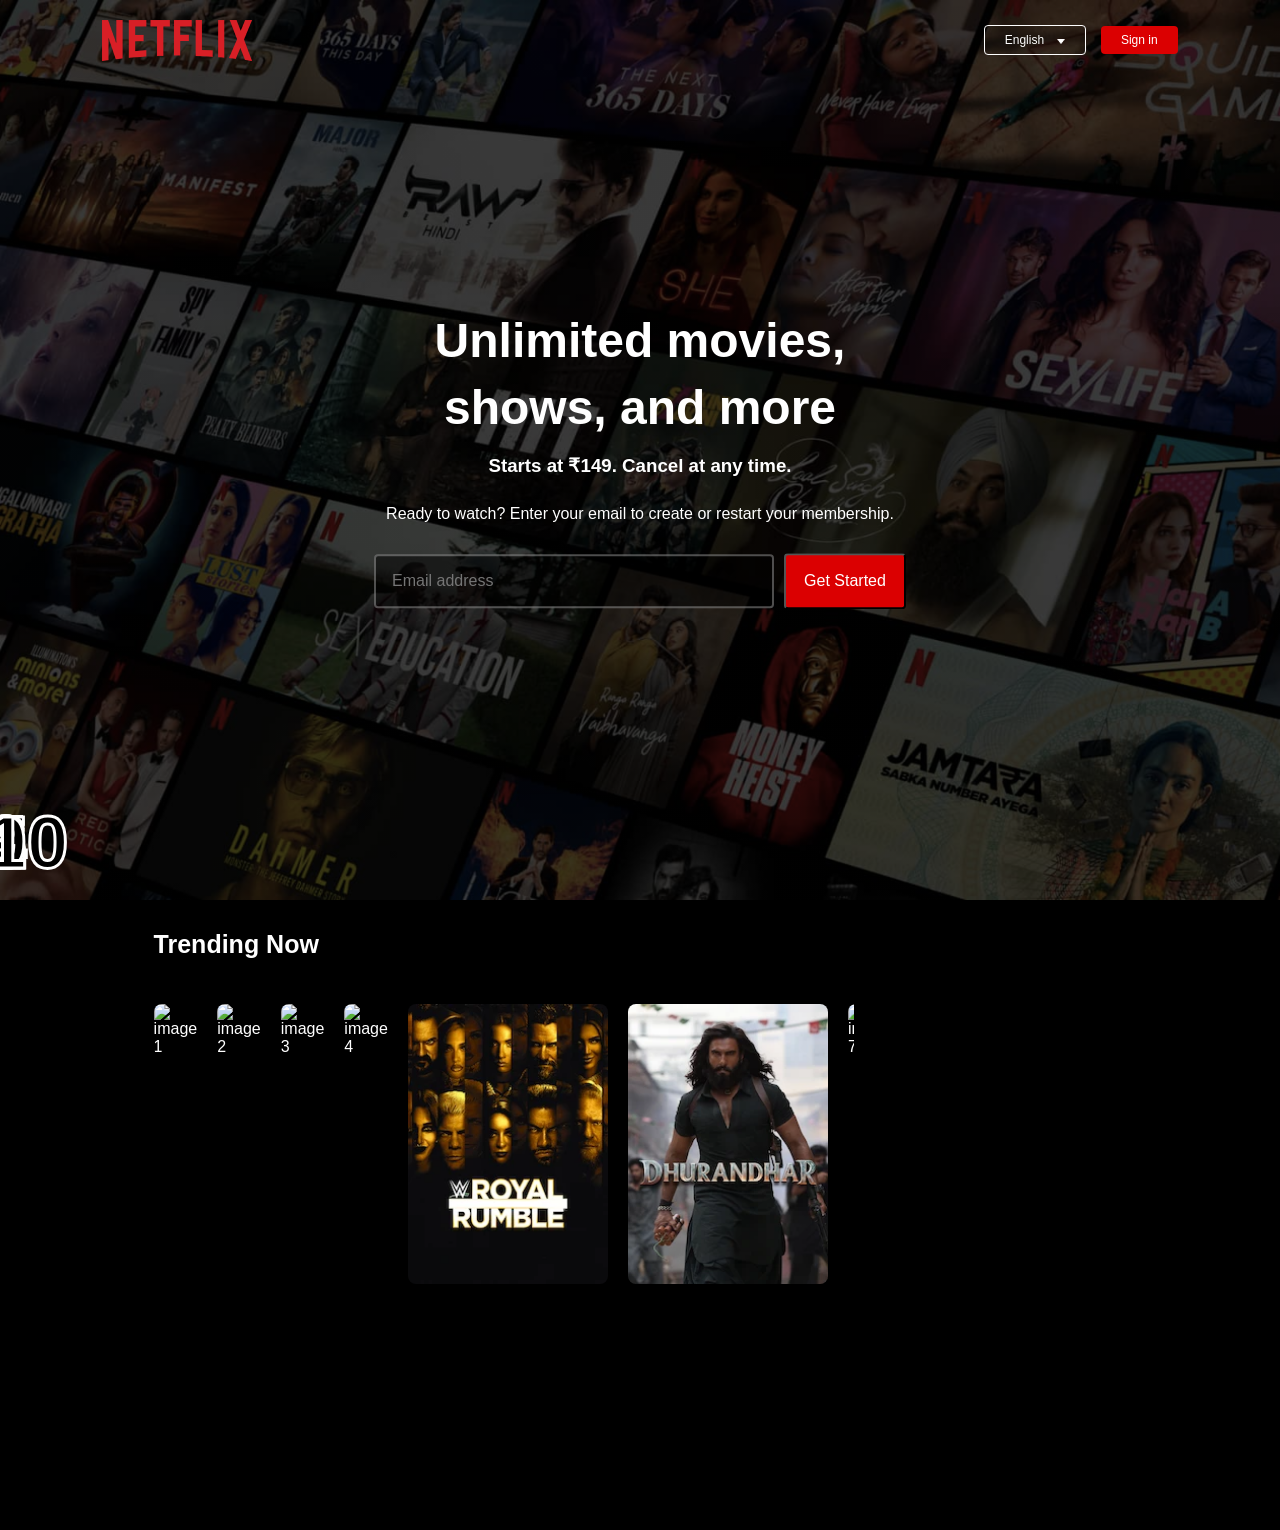
==== index.html @ d17866e0 "first commit" ====
<!DOCTYPE html>
<html>

<head>
    <meta name="viewport" content="width=device-width, initial-scale=1.0">
    <title>Netflix Website Clone - Easy Tutorials</title>
    <link rel="stylesheet" href="style.css">
</head>

<body>
    <div class="header">
        <nav>
            <img src="images/logo.png" class="logo">
            <div>
                <button class=" English-button">

                    English <img src="images/down-icon.png">
                </button>
                <button>
                    Sign in
                </button>
            </div>
        </nav>
        <div>
            <div class="header-content">
                <h1>Unlimited movies, </h1>
                <h2>shows, and more</h2>
                <h3>Starts at ₹149. Cancel at any time.</h3>
                <p>Ready to watch? Enter your email to create or restart your membership.
                </p>
                <form class="email-signup">
                    <input type="email" placeholder="Email address" required>
                    <button type="submit">Get Started</button>
                </form>
            </div>
        </div>
    </div>
    <!--Trending Now Section-->
    <div class="container">
        <div class="section-title">
            Trending Now
        </div>
        <div class="slider">
            <div class="card">
                <img src="New folder/image 1.webp" alt="image 1">
                <div class="number">1</div>
            </div> <div class="card">
                <img src="New folder/image 2.webp" alt="image 2">
                <div class="number">2</div>
            </div>
             <div class="card">
                <img src="New folder/image 3.webp" alt="image 3">
                <div class="number">3</div>
            </div>
             <div class="card">
                <img src="New folder/image 4.webp" alt="image 4">
                <div class="number">4</div>
            </div>
             <div class="card">
                <img src="New folder/image 5.webp" alt="image 5">
                <div class="number">5</div>
            </div>
             <div class="card">
                <img src="New folder/image 6.webp" alt="image 6">
                <div class="number">6</div>
            </div>
             <div class="card">
                <img src="New folder/image 7.webp" alt="image 7">
                <div class="number">7</div>
            </div>
             <div class="card">
                <img src="New folder/image 8.webp" alt="image 8">
                <div class="number">8</div>
            </div>
             <div class="card">
                <img src="New folder/image 9.webp" alt="image 9">
                <div class="number">9</div>
            </div>
             <div class="card">
                <img src="New folder/image 10.webp" alt="image 10">
                <div class="number">10</div>
            </div>
            

        </div>

    </div>

</body>

</html>
---- style.css ----
* {
    margin: 0;
    padding: 0;
    font-family: 'Poppins', sans-serif;
    box-sizing: border-box;
}
body{
    background-color: #000;
    color: #fff;
}
.header{
    width:100%;
    height: 100vh;
    background: linear-gradient(rgba(0,0,0,0.7 ), rgba(0,0,0,0.7)),
     url('images/header-image.png');
     background-size: cover;
     background-position: center;
     padding: 10px 8% ;
     position: relative;
}


nav{
    display: flex;
    align-items: center;
    justify-content: space-between;
    padding: 10px 0;
}
.logo {
    width: 150px;
    cursor: pointer;
}
.English-button{
    border :1px solid white;
    background: inherit;
    color: white;
    padding: 7px 20px;
    font-size: 12px;
    border-radius: 4px;
    margin-left: 10px;
    cursor: pointer;
    transition: opacity 0.15s;

}
nav button{
    border: 0;
    outline: 0;
    background: #db0001;
    color: #fff;
    padding: 7px 20px;
    font-size: 12px;
    border-radius: 4px;
    cursor: pointer;
    margin-left: 10px;
   transition: opacity 0.15s ;
}
nav button:hover{
    opacity: 0.8;
}
nav button:active{
    opacity: 0.5;
}
.English-button img{
    width: 8px;
    margin-left: 10px;
}
.language{
    width: 50px;
    margin-right: 5px;
}
.header-content{
    text-align: center;
    position: absolute;
    top: 40%;
    left: 50%;
    width: 100%;
    max-width: 700px;
    padding: 0 20px;
    transform: translate(-50%, -50%);
    margin-top: 100px;

}
.header-content h1{
    font-size: 48px; 
    line-height: 1.3;
    font-weight: 900;
    
}
.header-content h2{
    font-size: 48px; 
    font-weight: 900;
    margin-bottom: 20px;
    margin-top: 8px;
}
.header-content h3{
    font-weight: 600;
    margin-bottom: 28px; 
}
.email-signup{
    background: transparent;
    justify-content: center;
    display: flex;
    font-size: 16px;
    align-items: center;
    margin-top: 30px;
    
}
.email-signup input {

    border: 0;
    width: 400px;
    padding:  16px  16px ;
    background: rgba(0,0,0,0.5);
    color: white;
    border-radius: 4px;
    border: 2px solid rgba(255, 255, 255, 0.3);
    outline: none;
    font-size: 16px;
   
}
.email-signup button{
    background: #db0001;
    outline: 0;
    color: white;
    font-size: 16px;
    margin-left: 10px;
    cursor: pointer;
    padding: 17px 18px;
    border-radius: 4px;
    transition: opacity 0.15s;   
}
.email-signup button:hover{
    opacity: 0.8;
}
.email-signup button:active{
    opacity: 0.5;
}
.container{
 
    height: 500px;
    max-width: 700px;
    width: 100%;
    margin-top: 30px;
    margin-left: 12vw;
    margin-right: 12vw ;
    margin-bottom: 100px;
}
.section-title {
    font-size: 25px;
    font-family: Arial, Helvetica, sans-serif;
    font-weight: bold;
    margin-bottom: 25px ;
    color: white;
}
.slider{
    display: flex;
    gap: 20px;
    overflow-x: auto;
    /* scroll-snap-type: x mandatory;
    scrollbar-width: none; */
    padding: 20px 0;
}
.slider::-webkit-scrollbar{
    display: none;

}
.slider img{
    flex:0 0 auto;
    width: 200px;
    scroll-snap-align: center;
    border-radius: 8px;
    transition: transform 0.3s;
}
.slider img:hover{
    transform: scale(1.1);
    cursor: pointer;
}
.number{
    position: absolute;
    bottom: 15px;
    left:-15px;
    font-size: 75px;
    color: black;
    -webkit-text-stroke: 3px white;
    font-weight: bold;
}
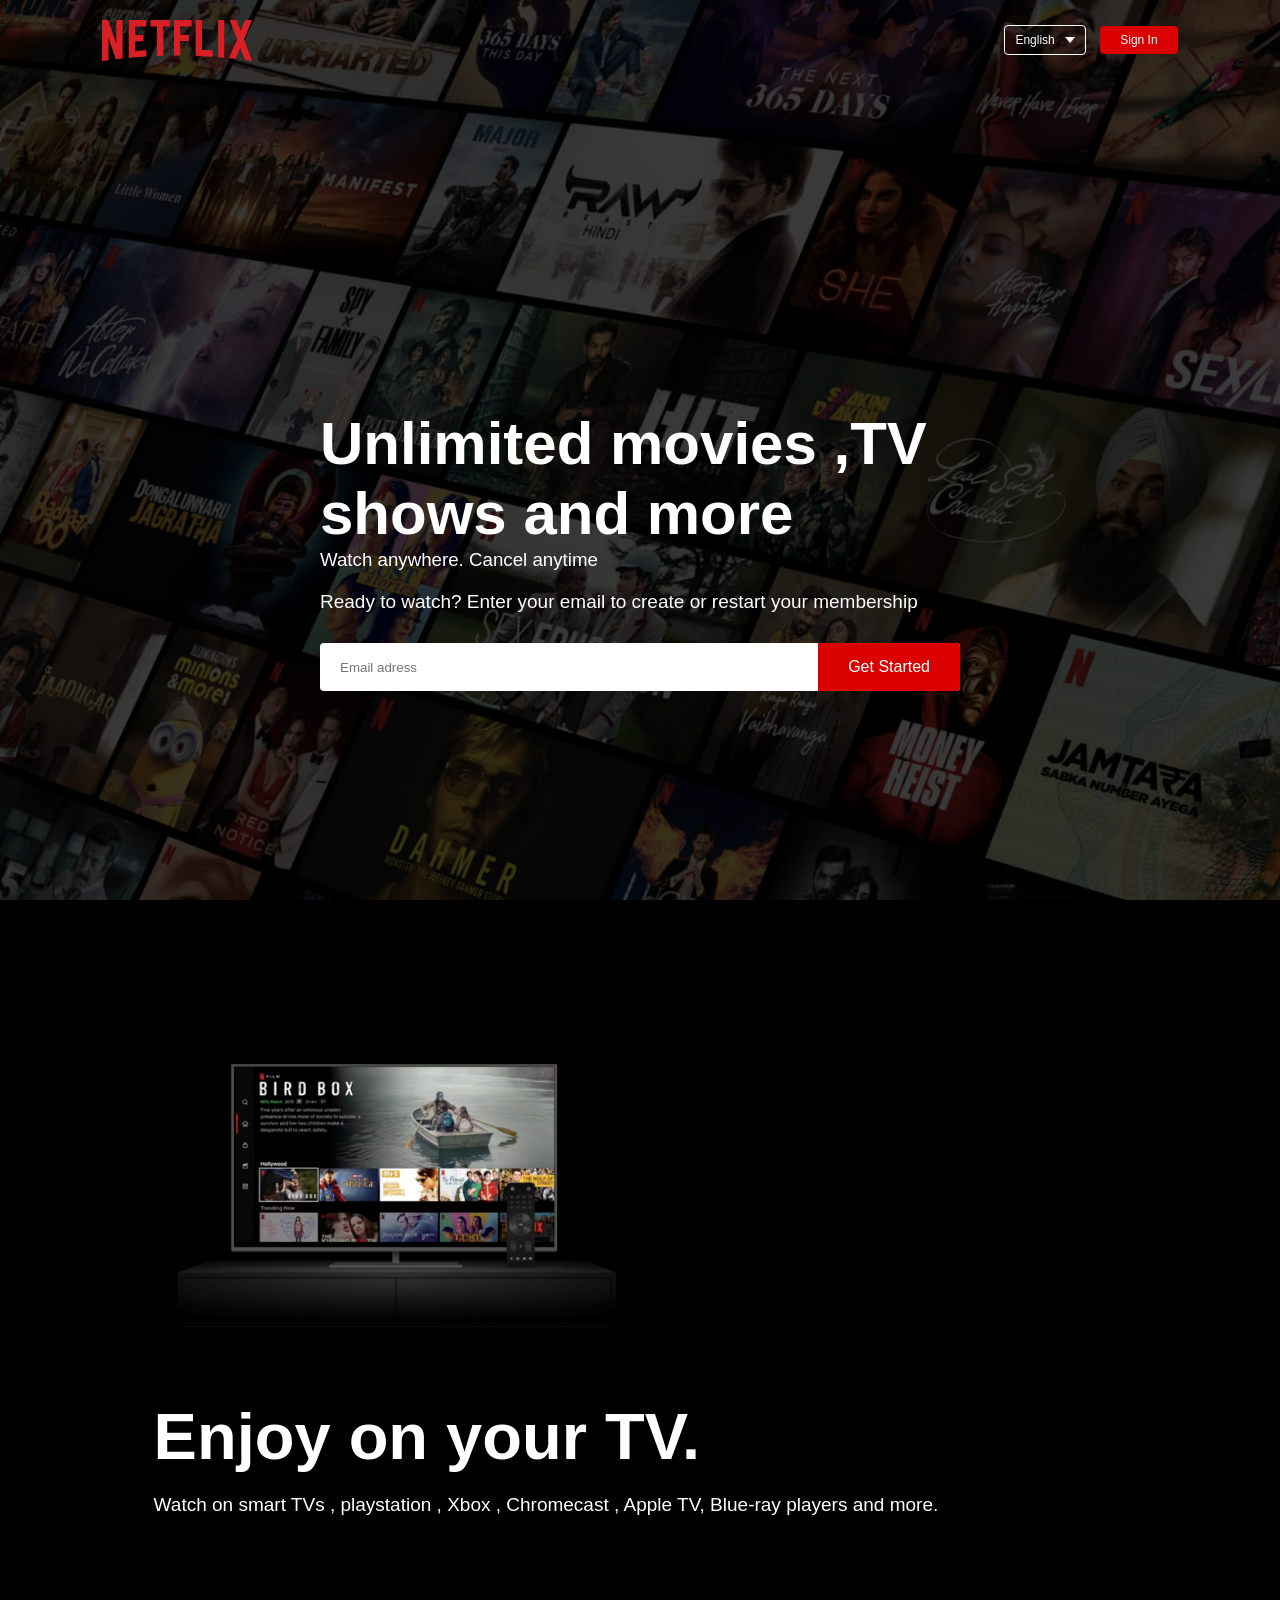
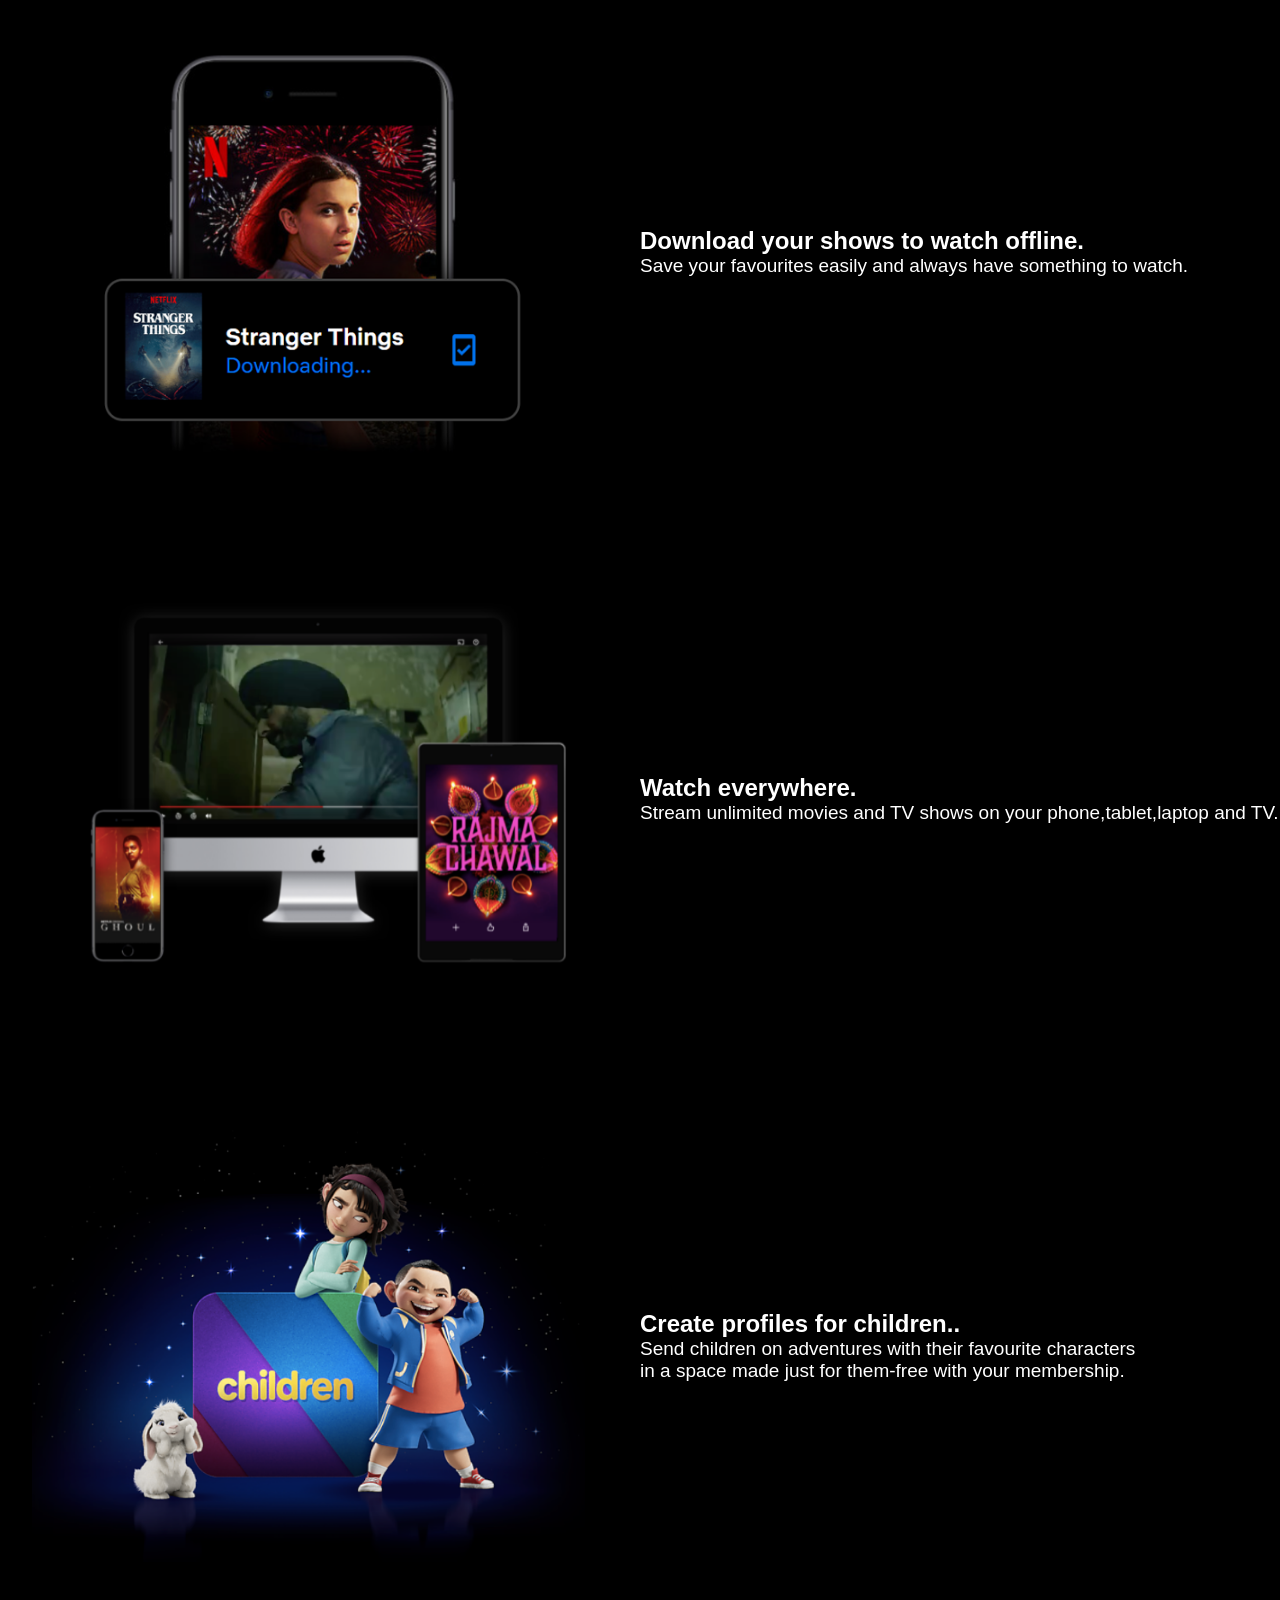
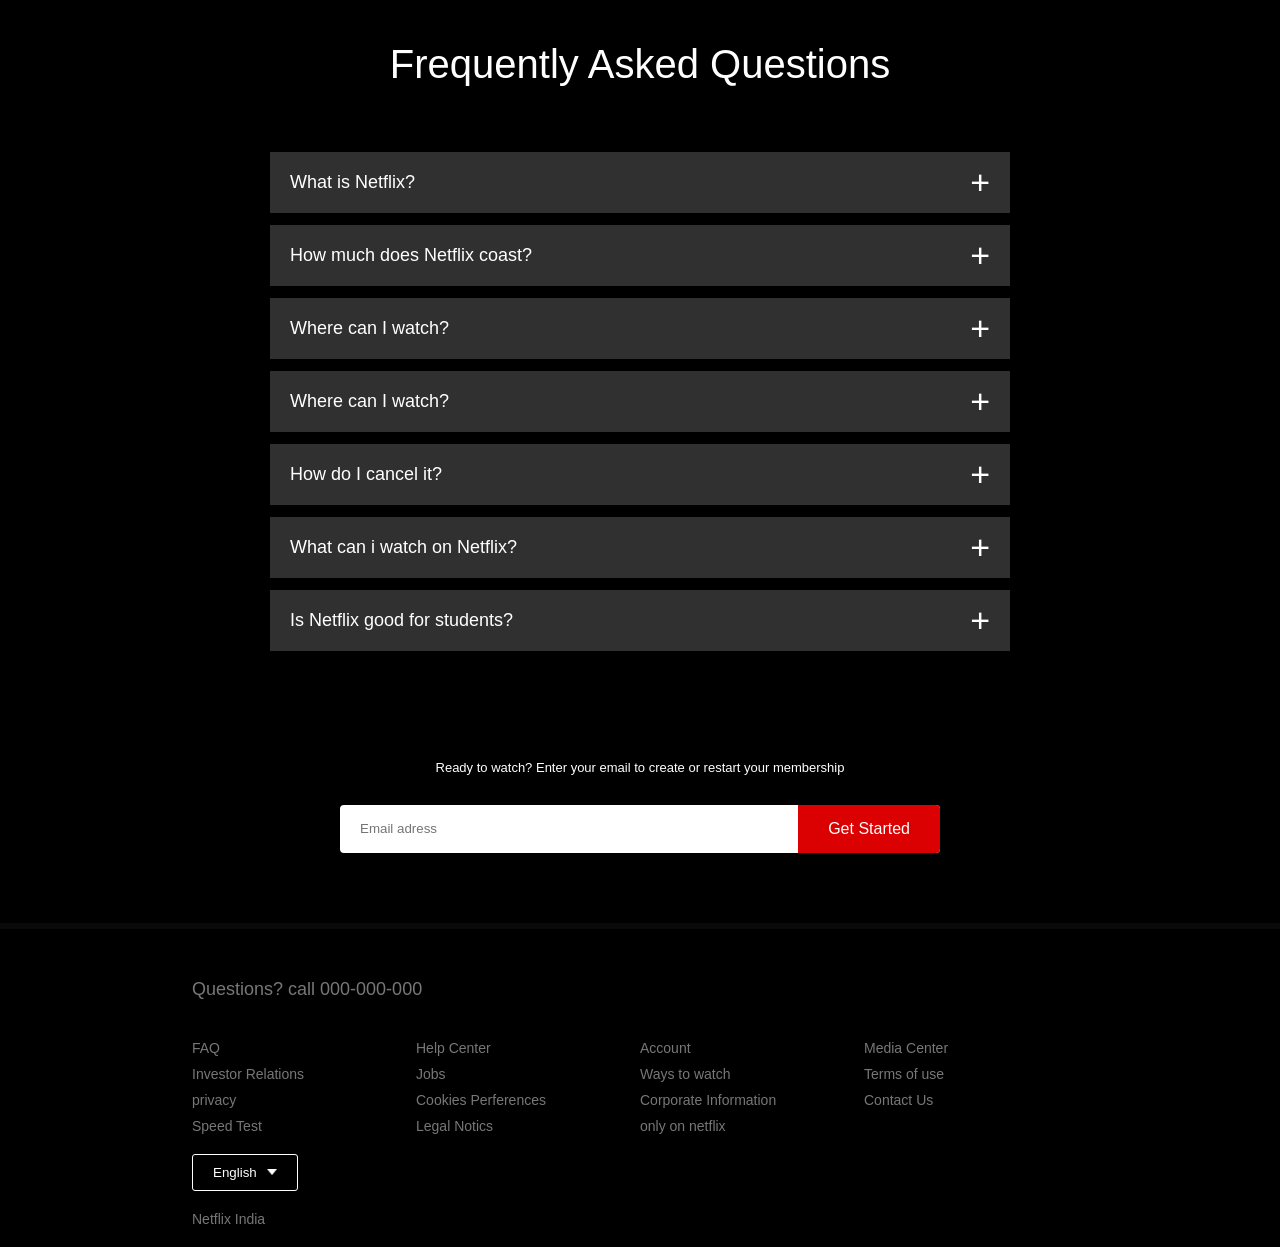
==== commit 908fe7ed: "Initial Netflix project" ====
--- a/index.html
+++ b/index.html
@@ -1,91 +1,180 @@
 <!DOCTYPE html>
-<html>
-
+<html lang="en">
 <head>
+    <meta charset="UTF-8">
     <meta name="viewport" content="width=device-width, initial-scale=1.0">
-    <title>Netflix Website Clone - Easy Tutorials</title>
+    <title>Netflix</title>
     <link rel="stylesheet" href="style.css">
 </head>
+<body>
+<div class="header">
+    <nav>
+        <img src="images/logo.png"class="logo">
+        <div>
+            <button class="language-btn">English <img src="images/down-icon.png"></button>
+            <button>Sign In</button>
+        </div>
+    </nav>
+    <div class="header-content">
+        <h1>Unlimited movies ,TV shows and more</h1>
+        <h3>Watch anywhere. Cancel anytime</h3>
+        <p>Ready to watch? Enter your email to create or restart your membership </p>
+        <form class="email-signup">
+            <input type="email " placeholder="Email adress"required>
+            <button type="submit">Get Started</button>
 
-<body>
-    <div class="header">
-        <nav>
-            <img src="images/logo.png" class="logo">
-            <div>
-                <button class=" English-button">
+        </form>
+    </div>
 
-                    English <img src="images/down-icon.png">
-                </button>
-                <button>
-                    Sign in
-                </button>
-            </div>
-        </nav>
-        <div>
-            <div class="header-content">
-                <h1>Unlimited movies, </h1>
-                <h2>shows, and more</h2>
-                <h3>Starts at ₹149. Cancel at any time.</h3>
-                <p>Ready to watch? Enter your email to create or restart your membership.
-                </p>
-                <form class="email-signup">
-                    <input type="email" placeholder="Email address" required>
-                    <button type="submit">Get Started</button>
-                </form>
-            </div>
+        
+</div>
+
+<div class="features">
+    <div class="row">
+        <div class="img-col">
+            <img src="images/feature-1.png">
         </div>
     </div>
-    <!--Trending Now Section-->
-    <div class="container">
-        <div class="section-title">
-            Trending Now
+        <div class="text-col">
+            <h2>Enjoy on your TV.</h2>
+            <p> Watch on smart TVs , playstation , Xbox , Chromecast , Apple TV, Blue-ray players and more.</p>
         </div>
-        <div class="slider">
-            <div class="card">
-                <img src="New folder/image 1.webp" alt="image 1">
-                <div class="number">1</div>
-            </div> <div class="card">
-                <img src="New folder/image 2.webp" alt="image 2">
-                <div class="number">2</div>
-            </div>
-             <div class="card">
-                <img src="New folder/image 3.webp" alt="image 3">
-                <div class="number">3</div>
-            </div>
-             <div class="card">
-                <img src="New folder/image 4.webp" alt="image 4">
-                <div class="number">4</div>
-            </div>
-             <div class="card">
-                <img src="New folder/image 5.webp" alt="image 5">
-                <div class="number">5</div>
-            </div>
-             <div class="card">
-                <img src="New folder/image 6.webp" alt="image 6">
-                <div class="number">6</div>
-            </div>
-             <div class="card">
-                <img src="New folder/image 7.webp" alt="image 7">
-                <div class="number">7</div>
-            </div>
-             <div class="card">
-                <img src="New folder/image 8.webp" alt="image 8">
-                <div class="number">8</div>
-            </div>
-             <div class="card">
-                <img src="New folder/image 9.webp" alt="image 9">
-                <div class="number">9</div>
-            </div>
-             <div class="card">
-                <img src="New folder/image 10.webp" alt="image 10">
-                <div class="number">10</div>
-            </div>
-            
-
+        
+    </div>
+    <div class="row">
+         <div class="img-col">
+            <img src="images/feature-2.png">
         </div>
-
+        <div class="text-col">
+            <h2>Download your shows to watch offline.</h2>
+            <p> Save your favourites easily and always have something to watch.</p>
+        </div>
+        
+    </div>
+    <div class="row">
+        <div class="img-col">
+            <img src="images/feature-3.png">
+        </div>
+        <div class="text-col">
+            <h2>Watch everywhere.</h2>
+            <p> Stream unlimited movies and TV shows on your phone,tablet,laptop and TV.</p>
+        </div>
+        
+    </div>
+    <div class="row">
+        <div class="img-col">
+            <img src="images/feature-4.png">
+        </div>
+        <div class="text-col">
+            <h2>Create profiles for children..</h2>
+            <p> Send children on adventures with their favourite characters </p><p>in a space made just for them-free with your membership.</p>
+        </div>
+        
     </div>
 
+    
+
+
+</div>
+<div class="faq">
+    <h2>Frequently Asked Questions</h2>
+    <ul class="accordion">
+        <li>
+            <input type="radio" name="accordion" id="first">
+            <label for="first">What is Netflix?</label>
+            <div class="content">
+                <p>Netflix is a popular subscription-based streaming service providing on-demand access to a vast library of TV shows, movies, documentaries, and original content, watchable on various internet-connected devices like smart TVs, phones, tablets, and computers for a monthly fee</p>
+            </div>
+        </li>
+         <li>
+            <input type="radio" name="accordion" id="second">
+            <label for="second">How much does Netflix coast?</label>
+            <div class="content">
+                <p>Netflix in India has four main plans: the Mobile plan for ₹149/month, the Basic plan for ₹199/month, the Standard plan for ₹499/month, and the Premium plan for ₹649/month. The price varies by plan, which offers different features such as video quality (\(480p\) to \(4K+HDR\)), simultaneous screens (1 to 4), and the types of devices supported. </p>
+            </div>
+        </li>
+        <li>
+            <input type="radio" name="accordion" id="third">
+            <label for="third">Where can I watch?</label>
+            <div class="content">
+                <p>You can watch Netflix on almost any internet-connected device with the app, including smart TVs, smartphones, tablets, streaming players (like Roku, Fire Stick), game consoles (PlayStation, Xbox), and computers (via web browser at netflix.com), allowing you to watch shows and movies instantly or download them for offline viewing.  </p>
+            </div>
+        </li>
+        <li>
+            <input type="radio" name="accordion" id="third">
+            <label for="third">Where can I watch?</label>
+            <div class="content">
+                <p>You can watch Netflix on almost any internet-connected device with the app, including smart TVs, smartphones, tablets, streaming players (like Roku, Fire Stick), game consoles (PlayStation, Xbox), and computers (via web browser at netflix.com), allowing you to watch shows and movies instantly or download them for offline viewing.  </p>
+            </div>
+        </li>
+        <li>
+            <input type="radio" name="accordion" id="fourth">
+            <label for="fourth">How do I cancel it?</label>
+            <div class="content">
+                <p> To cancel Netflix, log in to your account on a web browser, go to the "Account" page, and select "Cancel Membership". Follow the prompts to confirm the cancellation, and your subscription will remain active until the end of your current billing cycle.  </p>
+                
+            </div>
+        </li>
+         <li>
+            <input type="radio" name="accordion" id="fifth">
+            <label for="fifth">What can i watch on Netflix?</label>
+            <div class="content">
+                <p> You can watch popular hits like Stranger Things, Wednesday, Squid Game, Money Heist, The Crown, The Witcher, and acclaimed Indian series like Delhi Crime, plus tons of documentaries, action films (like RRR), fantasy movies, and comedies, by exploring.  </p>
+                
+            </div>
+        </li>
+        <li>
+            <input type="radio" name="accordion" id="sixth">
+            <label for="sixth">Is Netflix good for students?</label>
+            <div class="content">
+                <p> Yes, Netflix can be good for students for stress relief and even some learning (documentaries/educational shows), but it's a double-edged sword; it requires discipline to balance with studies as it offers no specific student discounts and can be a major distraction. It provides great entertainment to unwind, but students need to manage viewing with time-management techniques like timers to avoid procrastination and ensure academic work gets done.   </p>
+                
+            </div>
+        </li>
+
+
+    </ul>
+    <small>Ready to watch? Enter your email to create or restart your membership</small>
+    <form class="email-signup">
+            <input type="email " placeholder="Email adress"required>
+            <button type="submit">Get Started</button>
+
+        </form>
+</div>
+<div class="footer">
+    <h2>Questions? call 000-000-000</h2>
+    <div class="row">
+        <div class="col">
+           <a href="#">FAQ</a>
+           <a href="#">Investor Relations</a>
+           <a href="#">privacy</a>
+           <a href="#">Speed Test</a>
+        </div>
+        <div class="col">
+           <a href="#">Help Center</a>
+           <a href="#">Jobs</a>
+           <a href="#">Cookies Perferences</a>
+           <a href="#">Legal Notics</a>
+        </div>
+        <div class="col">
+           <a href="#">Account</a>
+           <a href="#">Ways to watch</a>
+           <a href="#">Corporate Information</a>
+           <a href="#">only on netflix</a>
+        </div>
+        <div class="col">
+           <a href="#">Media Center</a>
+           <a href="#">Terms of use</a>
+           <a href="#">Contact Us</a>
+        
+        </div>
+    </div>
+    <button class="language-btn">English <img src="images/down-icon.png"></button>
+    <p class="copyright-txt">Netflix India</p>
+
+
+
+</div>
+    
 </body>
-
 </html>
--- a/style.css
+++ b/style.css
@@ -1,186 +1,236 @@
-* {
-    margin: 0;
-    padding: 0;
-    font-family: 'Poppins', sans-serif;
-    box-sizing: border-box;
+*{
+    margin:0;
+    padding:0;
+    font-family:'poppins',sans-serif;
+    box-sizing:border-box;
 }
 body{
-    background-color: #000;
-    color: #fff;
+    background: black;
+    color:#fff;
+
 }
 .header{
     width:100%;
-    height: 100vh;
-    background: linear-gradient(rgba(0,0,0,0.7 ), rgba(0,0,0,0.7)),
-     url('images/header-image.png');
-     background-size: cover;
-     background-position: center;
-     padding: 10px 8% ;
-     position: relative;
-}
-
-
+    height:100vh;
+    background-image: linear-gradient(rgba(0,0,0,0.7),rgba(0,0,0,0.7)),url(images/header-image.png);
+    background-size:cover;
+    background-position:centre;
+    padding:10px 8%;
+    position:relative;
+}
 nav{
-    display: flex;
-    align-items: center;
-    justify-content: space-between;
-    padding: 10px 0;
-}
-.logo {
-    width: 150px;
+    display:flex;
+    align-items:center;
+    justify-content:space-between;
+    padding:10px 0;
+
+}
+.logo{
+    width:150px;
     cursor: pointer;
 }
-.English-button{
-    border :1px solid white;
-    background: inherit;
-    color: white;
-    padding: 7px 20px;
-    font-size: 12px;
-    border-radius: 4px;
-    margin-left: 10px;
+nav button{
+    border:0;
+    outline:0;
+    background:#db0001;
+    color:#fff;
+    padding:7px 20px;
+    font-size:12px;
+    border-radius:4px;
+    margin-left:10px;
     cursor: pointer;
-    transition: opacity 0.15s;
-
-}
-nav button{
-    border: 0;
-    outline: 0;
-    background: #db0001;
-    color: #fff;
-    padding: 7px 20px;
-    font-size: 12px;
-    border-radius: 4px;
-    cursor: pointer;
-    margin-left: 10px;
-   transition: opacity 0.15s ;
-}
-nav button:hover{
-    opacity: 0.8;
-}
-nav button:active{
-    opacity: 0.5;
-}
-.English-button img{
-    width: 8px;
-    margin-left: 10px;
-}
-.language{
-    width: 50px;
-    margin-right: 5px;
+}
+.language-btn{
+display:inline-flex;
+align-items:center;
+background:transparent;
+border:1px solid #fff;
+padding:7px 10px;
+
+}
+.language-btn img{
+    width:10px;
+    margin-left:10px;
+
+ 
 }
 .header-content{
-    text-align: center;
-    position: absolute;
-    top: 40%;
-    left: 50%;
-    width: 100%;
-    max-width: 700px;
-    padding: 0 20px;
-    transform: translate(-50%, -50%);
-    margin-top: 100px;
-
+    position:absolute;
+    top:50%;
+    left:50%;
+    transform:translate(-50%,-50%);
+    margin-top:100px;
 }
 .header-content h1{
-    font-size: 48px; 
-    line-height: 1.3;
-    font-weight: 900;
-    
-}
-.header-content h2{
-    font-size: 48px; 
-    font-weight: 900;
-    margin-bottom: 20px;
-    margin-top: 8px;
+    font-size:60px;
+    line-height:70px;
+    font-weight:600;
+    max-width:650px;
+
 }
 .header-content h3{
-    font-weight: 600;
-    margin-bottom: 28px; 
+    font-weight:400;
+    margin-bottom:20px;
 }
 .email-signup{
-    background: transparent;
-    justify-content: center;
-    display: flex;
-    font-size: 16px;
+    background:#fff;
+    border-radius:4px;
+    display:flex;
     align-items: center;
     margin-top: 30px;
+    overflow:hidden;
+}
+.email-signup input{
+    flex:1;
+    border:0;
+    outline:0;
+    margin-left:20px;
+
+}
+.email-signup button{
+    background:#db0001;
+    border:0;
+    outline:0;
+    color:#fff;
+    font-size:16px;
+    cursor:pointer;
+    padding: 15px 30px;
+}
+.features{
+    padding:50px 12%;
+    font-size:22px;
+
+}
+p{
+    font-size: 19px;
+}
+.row{
+    display:flex;
+    width:100%;
+    align-items:center;
+    flex-wrap:wrap;
+    padding:50px 0;
+}
+.text-col{
+    flex-basis:50%;
+    margin-bottom:20px;
+
+}
+.img-col{
+    flex-basis:50%;
+    margin-bottom:20px;
+}
+
+.img-col img{
+    display:block;
+    width:90%;
+    margin:auto
+}
+.features h2{
+    font-size:65px;
+    font-weight:600;
+    margin-bottom:20px;
+}
+.faq{
+    padding:10px 12%;
+    text-align:center;
+    font-size:58px;
+}
+.faq h2{
+    font-weight:500;
+    font-size:40px;
+}
+.accordion{
+    margin:60px auto;
+    width:100%;
+    max-width:750px;
     
 }
-.email-signup input {
-
-    border: 0;
-    width: 400px;
-    padding:  16px  16px ;
-    background: rgba(0,0,0,0.5);
-    color: white;
-    border-radius: 4px;
-    border: 2px solid rgba(255, 255, 255, 0.3);
-    outline: none;
-    font-size: 16px;
-   
-}
-.email-signup button{
-    background: #db0001;
-    outline: 0;
-    color: white;
-    font-size: 16px;
-    margin-left: 10px;
-    cursor: pointer;
-    padding: 17px 18px;
-    border-radius: 4px;
-    transition: opacity 0.15s;   
-}
-.email-signup button:hover{
-    opacity: 0.8;
-}
-.email-signup button:active{
-    opacity: 0.5;
-}
-.container{
- 
-    height: 500px;
-    max-width: 700px;
-    width: 100%;
-    margin-top: 30px;
-    margin-left: 12vw;
-    margin-right: 12vw ;
-    margin-bottom: 100px;
-}
-.section-title {
-    font-size: 25px;
-    font-family: Arial, Helvetica, sans-serif;
-    font-weight: bold;
-    margin-bottom: 25px ;
-    color: white;
-}
-.slider{
-    display: flex;
-    gap: 20px;
-    overflow-x: auto;
-    /* scroll-snap-type: x mandatory;
-    scrollbar-width: none; */
-    padding: 20px 0;
-}
-.slider::-webkit-scrollbar{
-    display: none;
-
-}
-.slider img{
-    flex:0 0 auto;
-    width: 200px;
-    scroll-snap-align: center;
-    border-radius: 8px;
-    transition: transform 0.3s;
-}
-.slider img:hover{
-    transform: scale(1.1);
-    cursor: pointer;
-}
-.number{
-    position: absolute;
-    bottom: 15px;
-    left:-15px;
-    font-size: 75px;
-    color: black;
-    -webkit-text-stroke: 3px white;
-    font-weight: bold;
-}
+.accordion li{
+    list-style:none;
+    width:100%;
+    padding:5px;
+}
+.accordion li label{
+    display:flex;
+    align-items:center;
+    padding:20px;
+    font-size:18px;
+    font-weight:500;
+    background: #303030;
+    margin-bottom:2px;
+    cursor:pointer;
+    position:relative;
+
+}
+label::after{
+    content:'+';
+    font-size:34px;
+    position:absolute;
+    right:20px;
+    transition:transform 0.5s;
+}
+input[type="radio"]{
+    display:none;
+}
+.accordion .content{
+    background:#303030;
+    text-align:left;
+    padding:0 20px;
+    max-height:0;
+    overflow: hidden;
+    transition:max-height 0.5s,padding 0.5s;
+}
+.accordion input[type="radio"]:checked+label+.content{
+    max-height:600px;
+    padding:30px 20px;
+
+}
+.accordion input[type="radio"]:checked+label::after{
+    transform:rotate(135deg);
+
+}
+.faq .email-signup{
+    max-width:600px;
+    margin:20px auto 60px;
+}
+.faq small{
+    font-size:13px;
+}
+
+.footer{
+    padding:50px 15% 10px;
+    border-top:6px solid #3333;
+    color:#777;
+}
+.footer h2{
+    font-size:18px;
+    font-weight:400;
+    margin-bottom:30px;
+}
+.footer .col{
+    flex-basis:25%;
+    flex-grow:1;
+    margin-bottom:20;
+}
+.footer .col a{
+    display:block;
+    text-decoration:none;
+    color:#777;
+    font-size:14px;
+    margin-bottom:10px;
+}
+.footer .row{
+    align-items:flex-start;
+    padding:10px 0;
+}
+.footer .language-btn{
+    color:#fff;
+    padding:10px 20px;
+    border-radius:3px;
+}
+.copyright-txt{
+    font-size:14px;
+    margin-top: 20px;
+    margin-bottom: 10px;
+}
